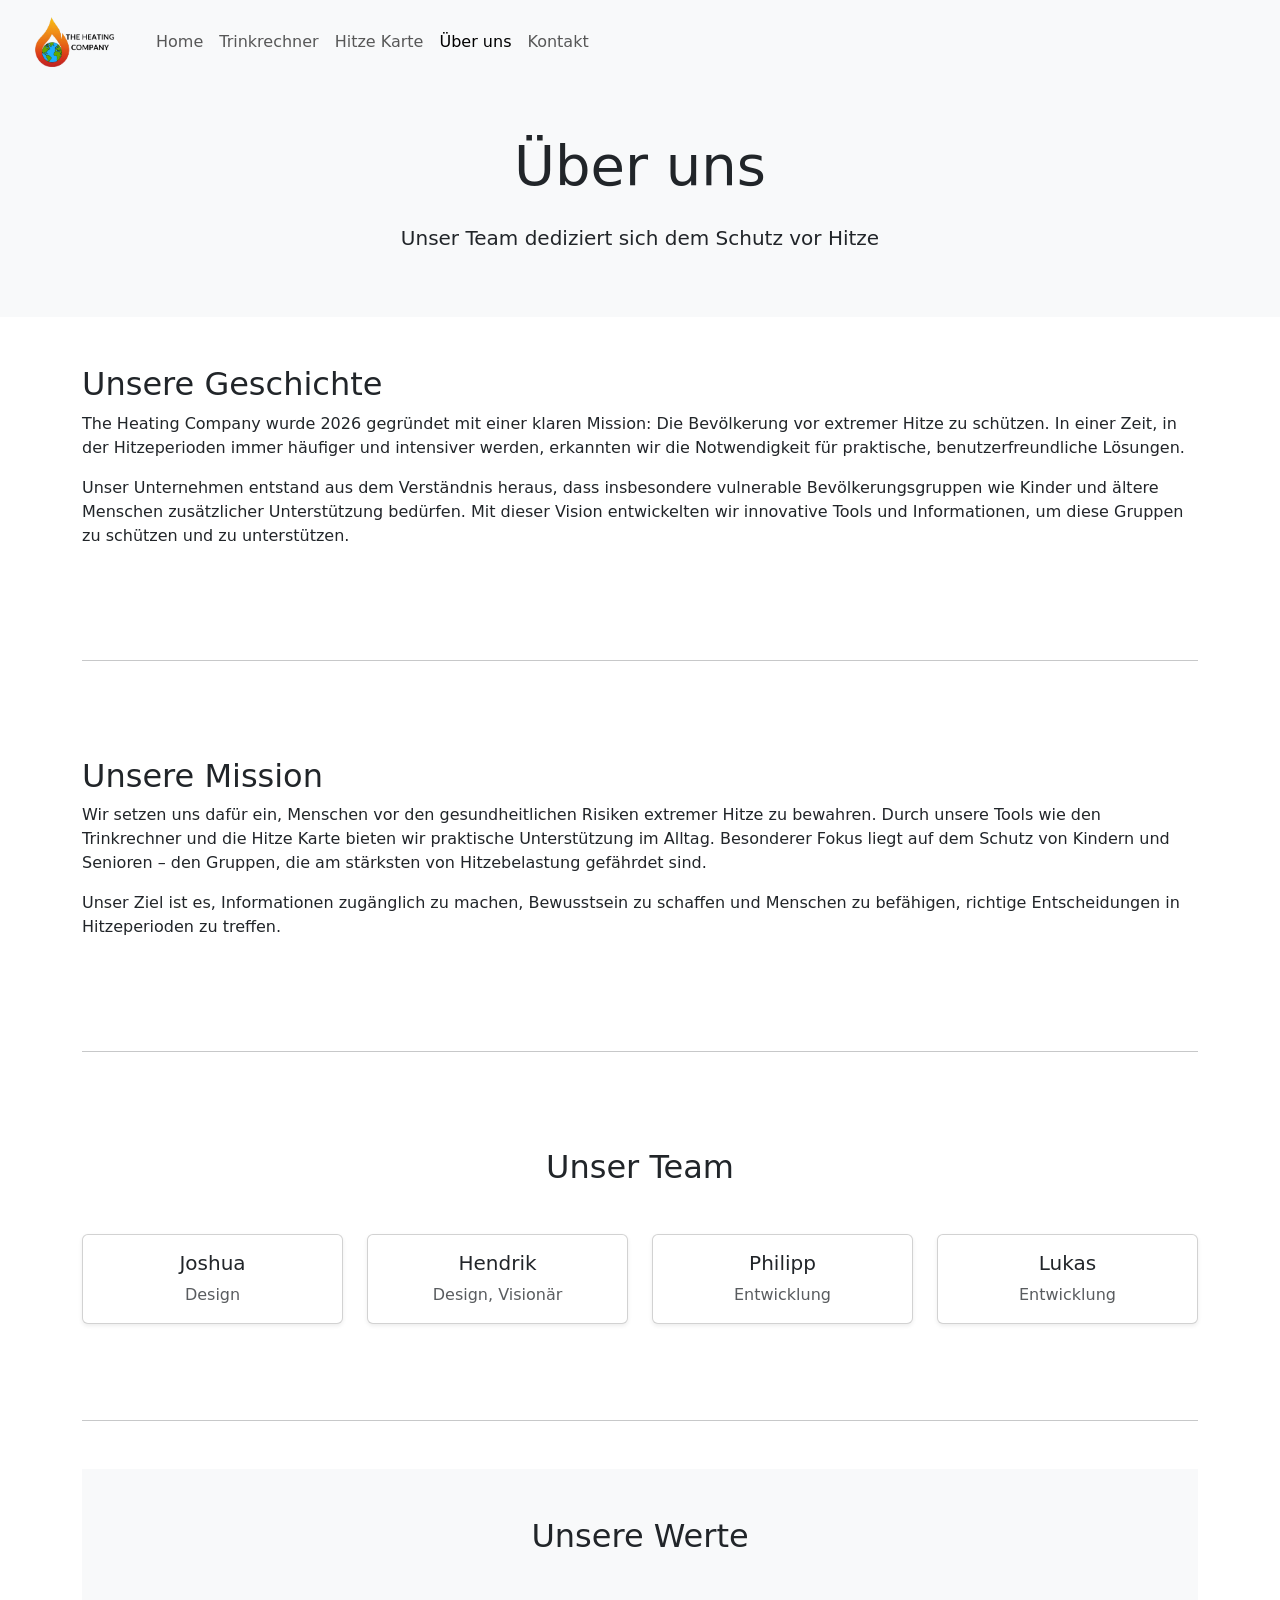
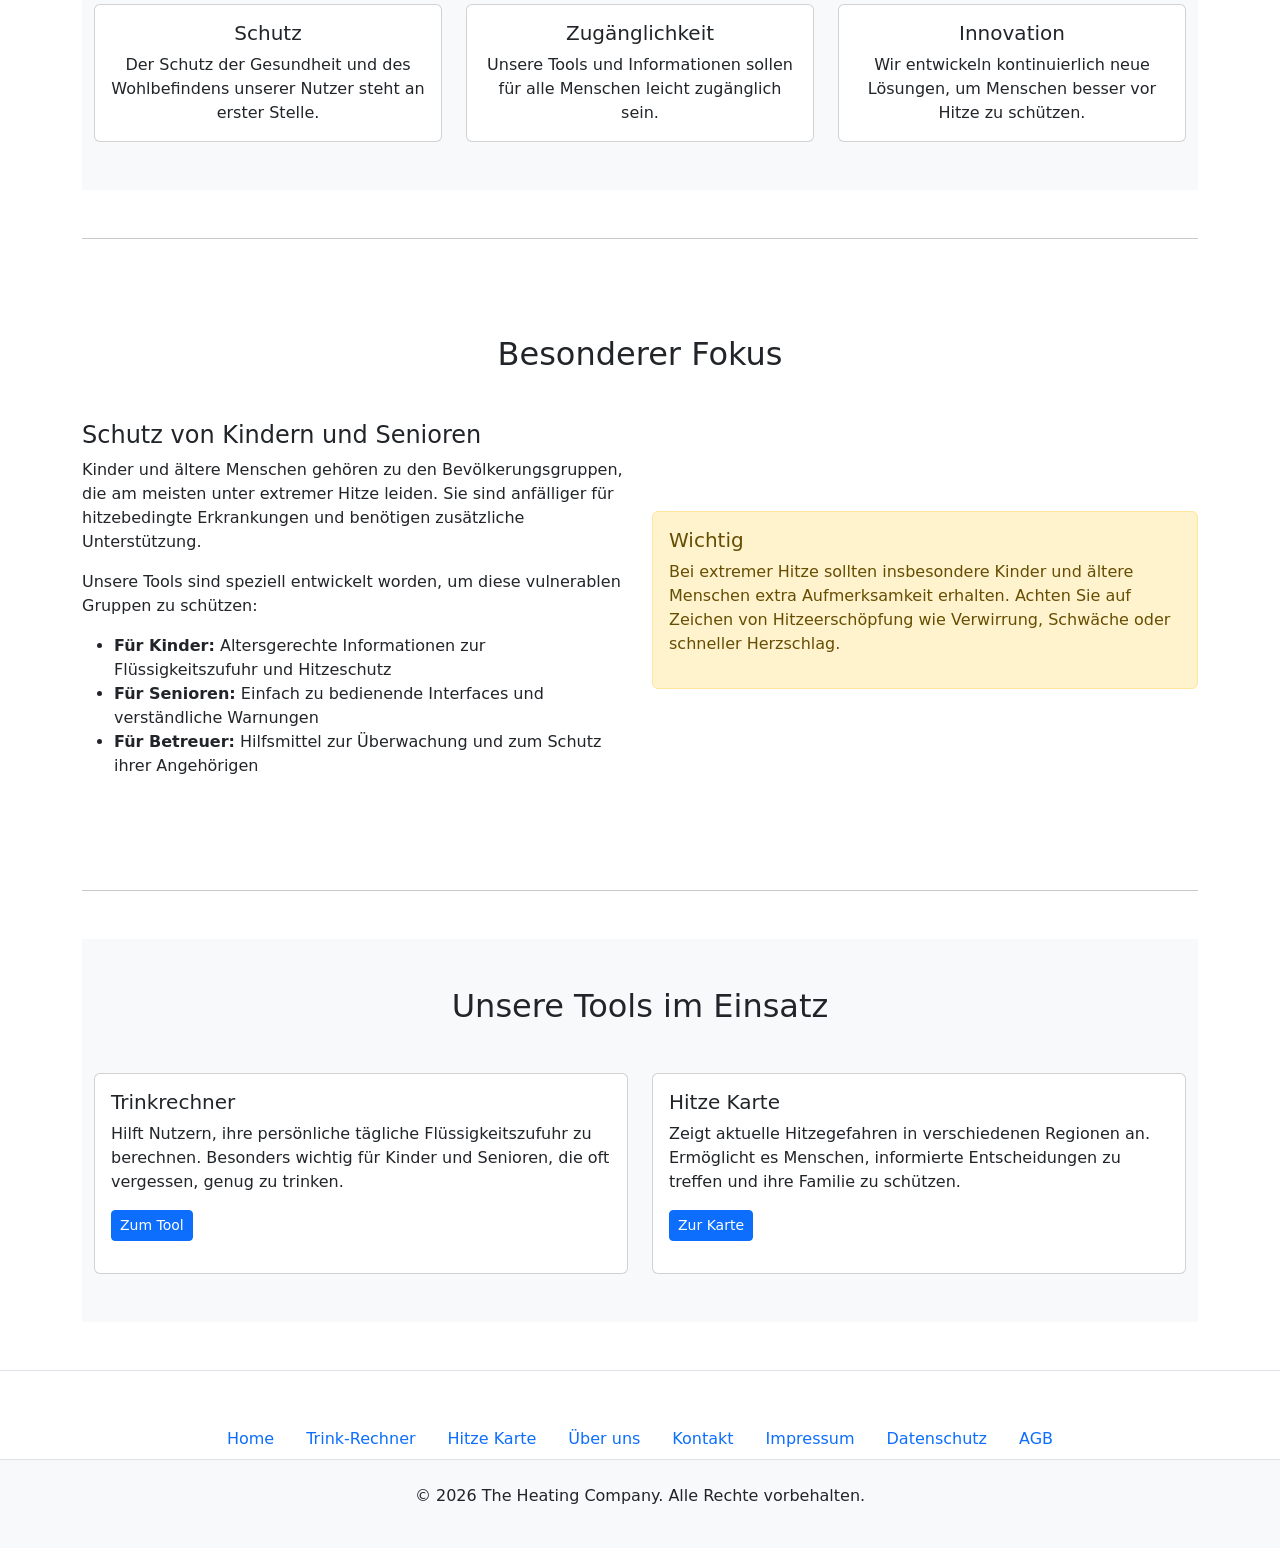
==== about.html @ f86985e5 "Add Impressum page and enhance Trinkrechner layout with dark mode support - Created a new Impressum " ====
<!DOCTYPE html>
<html lang="de">
    <link href="https://cdn.jsdelivr.net/npm/bootstrap@5.3.8/dist/css/bootstrap.min.css" rel="stylesheet" integrity="sha384-sRIl4kxILFvY47J16cr9ZwB07vP4J8+LH7qKQnuqkuIAvNWLzeN8tE5YBujZqJLB" crossorigin="anonymous">
    <head>
        <title>Über uns - The Heating Company</title>
        <meta charset="UTF-8">
        <meta name="viewport" content="width=device-width, initial-scale=1.0">
        <link rel="stylesheet" href="style.css">
    </head>
  
<body>
<nav class="navbar navbar-expand-lg bg-light">
<div class="container-fluid">
<a class="navbar-brand" href="./index.html">
<img src="./img/heatingcomp_logo.png" alt="Bootstrap" width="120" height="58">
</a>
<button class="navbar-toggler" type="button" data-bs-toggle="collapse" data-bs-target="#navbarNav" aria-controls="navbarNav" aria-expanded="false" aria-label="Toggle navigation">
<span class="navbar-toggler-icon"></span>
</button>
<div class="collapse navbar-collapse" id="navbarNav">
<ul class="navbar-nav">
<li class="nav-item">
<a class="nav-link" href="./index.html">Home</a>
</li>
<li class="nav-item">
<a class="nav-link" href="./trinkrechner.html">Trinkrechner</a>
</li>
<li class="nav-item">
<a class="nav-link" href="./heatmap.html">Hitze Karte</a>
</li>
<li class="nav-item">
<a class="nav-link active" aria-current="page" href="./about.html">Über uns</a>
</li>
<li class="nav-item">
<a class="nav-link" href="./contact.html">Kontakt</a>
</li>
</ul>
</div>
</div>
</nav>

<!-- Hero Section -->
<div class="hero-section text-center py-5 bg-light">
<h1 class="display-4 mb-4">Über uns</h1>
<p class="lead">Unser Team dediziert sich dem Schutz vor Hitze</p>
</div>

<div class="in-content">
<div class="container">

<!-- Company Story -->
<section class="story-section py-5">
<h2>Unsere Geschichte</h2>
<p>
The Heating Company wurde 2026 gegründet mit einer klaren Mission: Die Bevölkerung vor extremer Hitze zu schützen. In einer Zeit, in der Hitzeperioden immer häufiger und intensiver werden, erkannten wir die Notwendigkeit für praktische, benutzerfreundliche Lösungen.
</p>
<p>
Unser Unternehmen entstand aus dem Verständnis heraus, dass insbesondere vulnerable Bevölkerungsgruppen wie Kinder und ältere Menschen zusätzlicher Unterstützung bedürfen. Mit dieser Vision entwickelten wir innovative Tools und Informationen, um diese Gruppen zu schützen und zu unterstützen.
</p>
</section>

<hr class="my-5">

<!-- Mission Section -->
<section class="mission-section py-5">
<h2>Unsere Mission</h2>
<p>
Wir setzen uns dafür ein, Menschen vor den gesundheitlichen Risiken extremer Hitze zu bewahren. Durch unsere Tools wie den Trinkrechner und die Hitze Karte bieten wir praktische Unterstützung im Alltag. Besonderer Fokus liegt auf dem Schutz von Kindern und Senioren – den Gruppen, die am stärksten von Hitzebelastung gefährdet sind.
</p>
<p>
Unser Ziel ist es, Informationen zugänglich zu machen, Bewusstsein zu schaffen und Menschen zu befähigen, richtige Entscheidungen in Hitzeperioden zu treffen.
</p>
</section>

<hr class="my-5">

<!-- Team Section -->
<section class="team-section py-5">
<h2 class="text-center mb-5">Unser Team</h2>
<div class="row g-4">
<!-- Team Member 1 -->
<div class="col-md-6 col-lg-3">
<div class="card h-100 shadow-sm text-center">
<div class="card-body">
<h5 class="card-title">Joshua</h5>
<p class="card-text text-muted">Design</p>
</div>
</div>
</div>

<!-- Team Member 2 -->
<div class="col-md-6 col-lg-3">
<div class="card h-100 shadow-sm text-center">
<div class="card-body">
<h5 class="card-title">Hendrik</h5>
<p class="card-text text-muted">Design, Visionär</p>
</div>
</div>
</div>

<!-- Team Member 3 -->
<div class="col-md-6 col-lg-3">
<div class="card h-100 shadow-sm text-center">
<div class="card-body">
<h5 class="card-title">Philipp</h5>
<p class="card-text text-muted">Entwicklung</p>
</div>
</div>
</div>

<!-- Team Member 4 -->
<div class="col-md-6 col-lg-3">
<div class="card h-100 shadow-sm text-center">
<div class="card-body">
<h5 class="card-title">Lukas</h5>
<p class="card-text text-muted">Entwicklung</p>
</div>
</div>
</div>
</div>
</section>

<hr class="my-5">

<!-- Values Section -->
<section class="values-section py-5 bg-light">
<div class="container">
<h2 class="text-center mb-5">Unsere Werte</h2>
<div class="row g-4">
<div class="col-md-4">
<div class="card h-100 text-center">
<div class="card-body">
<h5 class="card-title">Schutz</h5>
<p class="card-text">
Der Schutz der Gesundheit und des Wohlbefindens unserer Nutzer steht an erster Stelle.
</p>
</div>
</div>
</div>
<div class="col-md-4">
<div class="card h-100 text-center">
<div class="card-body">
<h5 class="card-title">Zugänglichkeit</h5>
<p class="card-text">
Unsere Tools und Informationen sollen für alle Menschen leicht zugänglich sein.
</p>
</div>
</div>
</div>
<div class="col-md-4">
<div class="card h-100 text-center">
<div class="card-body">
<h5 class="card-title">Innovation</h5>
<p class="card-text">
Wir entwickeln kontinuierlich neue Lösungen, um Menschen besser vor Hitze zu schützen.
</p>
</div>
</div>
</div>
</div>
</section>

<hr class="my-5">

<!-- Focus Groups Section -->
<section class="focus-section py-5">
<h2 class="text-center mb-5">Besonderer Fokus</h2>
<div class="row align-items-center">
<div class="col-lg-6">
<h4>Schutz von Kindern und Senioren</h4>
<p>
Kinder und ältere Menschen gehören zu den Bevölkerungsgruppen, die am meisten unter extremer Hitze leiden. Sie sind anfälliger für hitzebedingte Erkrankungen und benötigen zusätzliche Unterstützung.
</p>
<p>
Unsere Tools sind speziell entwickelt worden, um diese vulnerablen Gruppen zu schützen:
</p>
<ul>
<li><strong>Für Kinder:</strong> Altersgerechte Informationen zur Flüssigkeitszufuhr und Hitzeschutz</li>
<li><strong>Für Senioren:</strong> Einfach zu bedienende Interfaces und verständliche Warnungen</li>
<li><strong>Für Betreuer:</strong> Hilfsmittel zur Überwachung und zum Schutz ihrer Angehörigen</li>
</ul>
</div>
<div class="col-lg-6">
<div class="alert alert-warning" role="alert">
<h5>Wichtig</h5>
<p>
Bei extremer Hitze sollten insbesondere Kinder und ältere Menschen extra Aufmerksamkeit erhalten. Achten Sie auf Zeichen von Hitzeerschöpfung wie Verwirrung, Schwäche oder schneller Herzschlag.
</p>
</div>
</div>
</div>
</section>

<hr class="my-5">

<!-- Tools Section -->
<section class="tools-section py-5 bg-light">
<div class="container">
<h2 class="text-center mb-5">Unsere Tools im Einsatz</h2>
<div class="row g-4">
<div class="col-md-6">
<div class="card h-100">
<div class="card-body">
<h5 class="card-title">Trinkrechner</h5>
<p class="card-text">
Hilft Nutzern, ihre persönliche tägliche Flüssigkeitszufuhr zu berechnen. Besonders wichtig für Kinder und Senioren, die oft vergessen, genug zu trinken.
</p>
<a href="./trinkrechner.html" class="btn btn-primary btn-sm">Zum Tool</a>
</p>
</div>
</div>
</div>
<div class="col-md-6">
<div class="card h-100">
<div class="card-body">
<h5 class="card-title">Hitze Karte</h5>
<p class="card-text">
Zeigt aktuelle Hitzegefahren in verschiedenen Regionen an. Ermöglicht es Menschen, informierte Entscheidungen zu treffen und ihre Familie zu schützen.
</p>
<a href="./heatmap.html" class="btn btn-primary btn-sm">Zur Karte</a>
</p>
</div>
</div>
</div>
</div>
</section>

</div>
</div>

<!-- Footer -->
<nav class="nav-foot mt-5 pt-5 border-top">
<ul class="nav justify-content-center">
<li class="nav-item">
<a class="nav-link" aria-current="page" href="index.html">Home</a>
</li>
<li class="nav-item">
<a class="nav-link" href="./trinkrechner.html">Trink-Rechner</a>
</li>
<li class="nav-item">
<a class="nav-link" href="./heatmap.html">Hitze Karte</a>
</li>
<li class="nav-item">
<a class="nav-link" href="./about.html">Über uns</a>
</li>
<li class="nav-item">
<a class="nav-link" href="./contact.html">Kontakt</a>
</li>
<li class="nav-item">
<a class="nav-link" href="./legal/impressum.html">Impressum</a>
</li>
<li class="nav-item">
<a class="nav-link" href="./legal/datenschutz.html">Datenschutz</a>
</li>
<li class="nav-item">
<a class="nav-link" href="./legal/agb.html">AGB</a>
</li>
</ul>
</nav>

<footer class="text-center py-4 border-top bg-light">
<p>&copy; 2026 The Heating Company. Alle Rechte vorbehalten.</p>
</footer>

<script src="https://cdn.jsdelivr.net/npm/bootstrap@5.3.8/dist/js/bootstrap.bundle.min.js" integrity="sha384-FKyoEForCGlyvwx9Hj09JcYn3nv7wiPVlz7YYwJrWVcXK/BmnVDxM+D2scQbITxI" crossorigin="anonymous"></script>
</body>
</html>
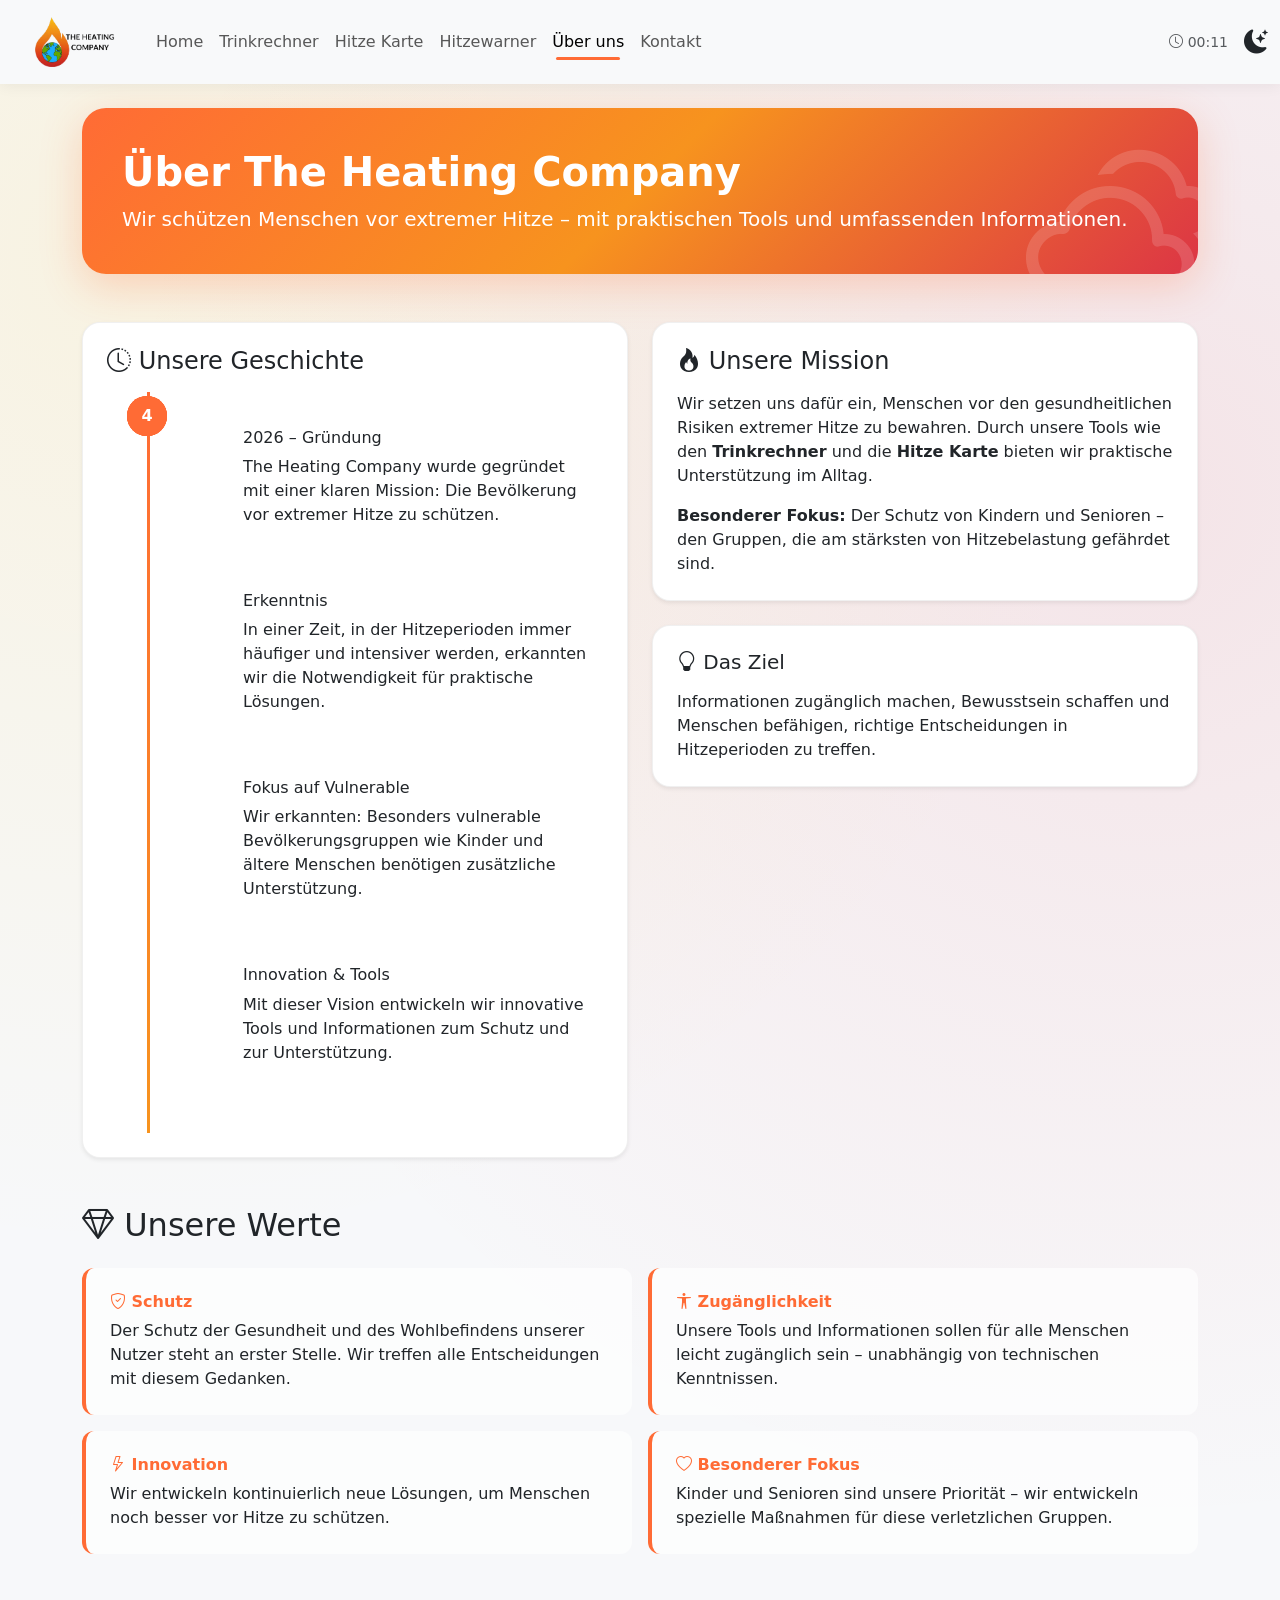
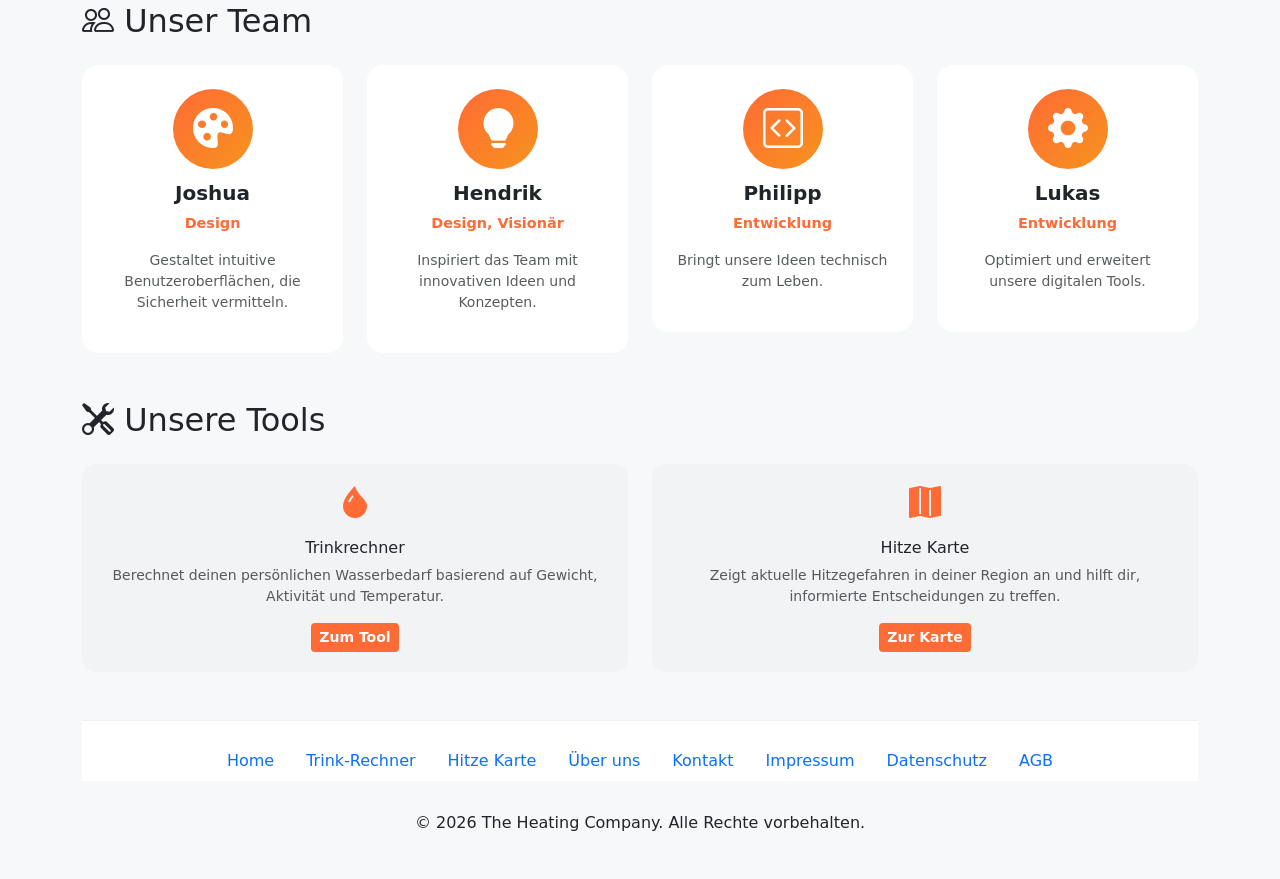
==== commit d6e7ffa0: "Enhance homepage layout and styling; implement dark mode toggle and live clock feature" ====
--- a/about.html
+++ b/about.html
@@ -1,267 +1,397 @@
 <!DOCTYPE html>
 <html lang="de">
-    <link href="https://cdn.jsdelivr.net/npm/bootstrap@5.3.8/dist/css/bootstrap.min.css" rel="stylesheet" integrity="sha384-sRIl4kxILFvY47J16cr9ZwB07vP4J8+LH7qKQnuqkuIAvNWLzeN8tE5YBujZqJLB" crossorigin="anonymous">
-    <head>
-        <title>Über uns - The Heating Company</title>
-        <meta charset="UTF-8">
-        <meta name="viewport" content="width=device-width, initial-scale=1.0">
-        <link rel="stylesheet" href="style.css">
-    </head>
-  
+<head>
+<meta charset="UTF-8">
+<meta name="viewport" content="width=device-width, initial-scale=1.0">
+<title>Über uns | The Heating Company</title>
+<link href="https://cdn.jsdelivr.net/npm/bootstrap@5.3.8/dist/css/bootstrap.min.css" rel="stylesheet">
+<link href="https://cdn.jsdelivr.net/npm/bootstrap-icons@1.11.3/font/bootstrap-icons.css" rel="stylesheet">
+<style>
+:root {
+--transition: 0.3s ease;
+--brand: #ff6b35;
+--brand-dark: #e85a24;
+--glass-bg: rgba(255,255,255,0.7);
+--card-bg: #ffffff;
+}
+* { scroll-behavior: smooth; }
+body {
+transition: background-color var(--transition), color var(--transition);
+min-height: 100vh;
+background:
+radial-gradient(circle at 10% 10%, rgba(255,193,7,0.10), transparent 40%),
+radial-gradient(circle at 90% 20%, rgba(220,53,69,0.10), transparent 45%),
+#f7f8fa;
+font-family: system-ui, -apple-system, "Segoe UI", Roboto, sans-serif;
+}
+
+/* ---------- Dark Mode ---------- */
+body.dark-mode {
+--glass-bg: rgba(40,40,40,0.7);
+--card-bg: #2a2a2a;
+background:
+radial-gradient(circle at 10% 10%, rgba(255,193,7,0.06), transparent 40%),
+radial-gradient(circle at 90% 20%, rgba(220,53,69,0.08), transparent 45%),
+#161616;
+color: #e0e0e0;
+}
+body.dark-mode .card,
+body.dark-mode .form-control,
+body.dark-mode .list-group-item {
+background-color: var(--card-bg);
+color: #e0e0e0;
+border-color: #444;
+}
+body.dark-mode .navbar,
+body.dark-mode .bg-light,
+body.dark-mode .nav-foot { background-color: #1e1e1e !important; }
+body.dark-mode .nav-link,
+body.dark-mode .navbar-brand { color: #e0e0e0 !important; }
+body.dark-mode .text-muted { color: #9a9a9a !important; }
+body.dark-mode .info-tile { background: #242424; }
+
+/* ---------- Navbar ---------- */
+.navbar {
+backdrop-filter: blur(10px);
+box-shadow: 0 2px 14px rgba(0,0,0,0.06);
+}
+.navbar-brand img { transition: transform var(--transition); }
+.navbar-brand:hover img { transform: scale(1.05); }
+.nav-link { font-weight: 500; position: relative; }
+.nav-link.active::after {
+content: ""; position: absolute; left: 12px; right: 12px; bottom: 2px;
+height: 3px; border-radius: 3px; background: var(--brand);
+}
+
+/* ---------- Hero ---------- */
+.hero {
+background: linear-gradient(135deg, #ff6b35, #f7931e, #dc3545);
+color: #fff; border-radius: 24px; padding: 2.5rem;
+box-shadow: 0 12px 40px rgba(255,107,53,0.25);
+position: relative; overflow: hidden;
+}
+.hero::after {
+content: "\F2C3"; font-family: "bootstrap-icons";
+position: absolute; right: -20px; top: -30px;
+font-size: 12rem; opacity: 0.15;
+}
+.hero h1 { font-weight: 800; }
+
+/* ---------- Cards ---------- */
+.card {
+background: var(--card-bg);
+border: 1px solid rgba(0,0,0,0.06);
+border-radius: 18px;
+transition: transform var(--transition), box-shadow var(--transition);
+}
+.card:hover { transform: translateY(-4px); box-shadow: 0 12px 32px rgba(0,0,0,0.1); }
+.glass { background: var(--glass-bg); backdrop-filter: blur(8px); }
+
+.btn-brand {
+background: var(--brand); color: #fff; border: none; font-weight: 600;
+transition: all var(--transition);
+}
+.btn-brand:hover { background: var(--brand-dark); color: #fff; transform: translateY(-2px); }
+
+/* ---------- Info Tiles ---------- */
+.info-tile {
+background: #f1f3f5; border-radius: 14px; padding: 20px;
+text-align: center; height: 100%; transition: all var(--transition);
+}
+.info-tile:hover { background: #e9ecef; transform: scale(1.05); }
+.info-tile .big { font-size: 1.6rem; font-weight: 700; color: var(--brand); }
+.info-tile .lbl { font-size: .75rem; text-transform: uppercase; letter-spacing: .5px; opacity: .7; }
+
+/* ---------- Team Cards ---------- */
+.team-card {
+text-align: center; padding: 24px; border-radius: 16px;
+background: var(--card-bg); transition: all var(--transition);
+}
+.team-card:hover { transform: translateY(-8px); box-shadow: 0 16px 48px rgba(255,107,53,0.2); }
+.team-avatar {
+width: 80px; height: 80px; border-radius: 50%; background: linear-gradient(135deg, var(--brand), #f7931e);
+margin: 0 auto 12px; display: flex; align-items: center; justify-content: center;
+font-size: 2.5rem; color: #fff;
+}
+.team-card h5 { font-weight: 700; }
+.team-card .role { color: var(--brand); font-weight: 600; font-size: 0.9rem; }
+
+/* ---------- Value Cards ---------- */
+.value-card {
+padding: 24px; border-left: 4px solid var(--brand);
+background: var(--glass-bg); border-radius: 12px;
+transition: all var(--transition);
+}
+.value-card:hover { border-left-width: 6px; transform: translateX(4px); }
+.value-card h6 { color: var(--brand); font-weight: 700; }
+
+/* ---------- Footer ---------- */
+.nav-foot { background: #fff; padding-top: 20px; border-top: 1px solid rgba(0,0,0,0.06); }
+footer { margin-top: 10px; padding: 20px; }
+.fade-in { animation: fadeIn 0.5s ease; }
+@keyframes fadeIn { from { opacity: 0; transform: translateY(6px);} to { opacity: 1; transform: none;} }
+
+.theme-toggle { cursor: pointer; transition: transform var(--transition); }
+.theme-toggle:hover { transform: rotate(20deg) scale(1.15); }
+
+/* ---------- Timeline ---------- */
+.timeline {
+position: relative; padding: 20px 0;
+}
+.timeline::before {
+content: ""; position: absolute; left: 40px; top: 0; bottom: 0;
+width: 3px; background: linear-gradient(to bottom, var(--brand), #f7931e);
+}
+.timeline-item {
+margin-bottom: 32px; margin-left: 120px;
+}
+.timeline-dot {
+position: absolute; left: 20px; top: 4px;
+width: 40px; height: 40px; border-radius: 50%;
+background: var(--brand); color: #fff;
+display: flex; align-items: center; justify-content: center;
+font-weight: 700;
+}
+.timeline-content {
+padding: 16px; background: var(--glass-bg); border-radius: 12px;
+}
+
+/* ---------- Badge ---------- */
+.badge-soft { background: rgba(255,107,53,.15); color: var(--brand); font-weight:600; }
+</style>
+</head>
+
 <body>
-<nav class="navbar navbar-expand-lg bg-light">
+<!-- ===================== NAVBAR ===================== -->
+<nav class="navbar navbar-expand-lg bg-light sticky-top">
 <div class="container-fluid">
 <a class="navbar-brand" href="./index.html">
-<img src="./img/heatingcomp_logo.png" alt="Bootstrap" width="120" height="58">
+<img src="./img/heatingcomp_logo.png" alt="Logo" width="120" height="58">
 </a>
 <button class="navbar-toggler" type="button" data-bs-toggle="collapse" data-bs-target="#navbarNav" aria-controls="navbarNav" aria-expanded="false" aria-label="Toggle navigation">
 <span class="navbar-toggler-icon"></span>
 </button>
 <div class="collapse navbar-collapse" id="navbarNav">
 <ul class="navbar-nav">
-<li class="nav-item">
-<a class="nav-link" href="./index.html">Home</a>
-</li>
-<li class="nav-item">
-<a class="nav-link" href="./trinkrechner.html">Trinkrechner</a>
-</li>
-<li class="nav-item">
-<a class="nav-link" href="./heatmap.html">Hitze Karte</a>
-</li>
-<li class="nav-item">
-<a class="nav-link active" aria-current="page" href="./about.html">Über uns</a>
-</li>
-<li class="nav-item">
-<a class="nav-link" href="./contact.html">Kontakt</a>
-</li>
+<li class="nav-item"><a class="nav-link" href="./index.html">Home</a></li>
+<li class="nav-item"><a class="nav-link" href="./trinkrechner.html">Trinkrechner</a></li>
+<li class="nav-item"><a class="nav-link" href="./heatmap.html">Hitze Karte</a></li>
+<li class="nav-item"><a class="nav-link" href="./hitzewarner.html">Hitzewarner</a></li>
+<li class="nav-item"><a class="nav-link active" aria-current="page" href="./about.html">Über uns</a></li>
+<li class="nav-item"><a class="nav-link" href="./contact.html">Kontakt</a></li>
 </ul>
+<div class="ms-auto d-flex align-items-center gap-3">
+<span class="small text-muted d-none d-lg-inline" id="liveClock"></span>
+<i class="bi bi-moon-stars-fill fs-4 theme-toggle" id="themeToggle" title="Dark Mode umschalten"></i>
+</div>
 </div>
 </div>
 </nav>
 
-<!-- Hero Section -->
-<div class="hero-section text-center py-5 bg-light">
-<h1 class="display-4 mb-4">Über uns</h1>
-<p class="lead">Unser Team dediziert sich dem Schutz vor Hitze</p>
-</div>
-
-<div class="in-content">
-<div class="container">
-
-<!-- Company Story -->
-<section class="story-section py-5">
-<h2>Unsere Geschichte</h2>
-<p>
-The Heating Company wurde 2026 gegründet mit einer klaren Mission: Die Bevölkerung vor extremer Hitze zu schützen. In einer Zeit, in der Hitzeperioden immer häufiger und intensiver werden, erkannten wir die Notwendigkeit für praktische, benutzerfreundliche Lösungen.
-</p>
-<p>
-Unser Unternehmen entstand aus dem Verständnis heraus, dass insbesondere vulnerable Bevölkerungsgruppen wie Kinder und ältere Menschen zusätzlicher Unterstützung bedürfen. Mit dieser Vision entwickelten wir innovative Tools und Informationen, um diese Gruppen zu schützen und zu unterstützen.
-</p>
-</section>
-
-<hr class="my-5">
-
-<!-- Mission Section -->
-<section class="mission-section py-5">
-<h2>Unsere Mission</h2>
-<p>
-Wir setzen uns dafür ein, Menschen vor den gesundheitlichen Risiken extremer Hitze zu bewahren. Durch unsere Tools wie den Trinkrechner und die Hitze Karte bieten wir praktische Unterstützung im Alltag. Besonderer Fokus liegt auf dem Schutz von Kindern und Senioren – den Gruppen, die am stärksten von Hitzebelastung gefährdet sind.
-</p>
-<p>
-Unser Ziel ist es, Informationen zugänglich zu machen, Bewusstsein zu schaffen und Menschen zu befähigen, richtige Entscheidungen in Hitzeperioden zu treffen.
-</p>
-</section>
-
-<hr class="my-5">
-
-<!-- Team Section -->
-<section class="team-section py-5">
-<h2 class="text-center mb-5">Unser Team</h2>
-<div class="row g-4">
-<!-- Team Member 1 -->
+<div class="container my-4">
+
+<!-- ===================== HERO ===================== -->
+<div class="hero mb-5 fade-in">
+<h1 class="mb-2"><i class="bi bi-shield-heart"></i> Über The Heating Company</h1>
+<p class="mb-0 fs-5">Wir schützen Menschen vor extremer Hitze – mit praktischen Tools und umfassenden Informationen.</p>
+</div>
+
+<!-- ===================== GESCHICHTE ===================== -->
+<div class="row g-4 mb-5">
+<div class="col-lg-6">
+<div class="card p-4 shadow-sm">
+<h4 class="mb-3"><i class="bi bi-clock-history"></i> Unsere Geschichte</h4>
+<div class="timeline">
+<div class="timeline-item">
+<div class="timeline-dot">1</div>
+<div class="timeline-content">
+<h6>2026 – Gründung</h6>
+<p class="mb-0">The Heating Company wurde gegründet mit einer klaren Mission: Die Bevölkerung vor extremer Hitze zu schützen.</p>
+</div>
+</div>
+<div class="timeline-item">
+<div class="timeline-dot">2</div>
+<div class="timeline-content">
+<h6>Erkenntnis</h6>
+<p class="mb-0">In einer Zeit, in der Hitzeperioden immer häufiger und intensiver werden, erkannten wir die Notwendigkeit für praktische Lösungen.</p>
+</div>
+</div>
+<div class="timeline-item">
+<div class="timeline-dot">3</div>
+<div class="timeline-content">
+<h6>Fokus auf Vulnerable</h6>
+<p class="mb-0">Wir erkannten: Besonders vulnerable Bevölkerungsgruppen wie Kinder und ältere Menschen benötigen zusätzliche Unterstützung.</p>
+</div>
+</div>
+<div class="timeline-item">
+<div class="timeline-dot">4</div>
+<div class="timeline-content">
+<h6>Innovation & Tools</h6>
+<p class="mb-0">Mit dieser Vision entwickeln wir innovative Tools und Informationen zum Schutz und zur Unterstützung.</p>
+</div>
+</div>
+</div>
+</div>
+</div>
+
+<!-- Mission & Werte -->
+<div class="col-lg-6">
+<div class="card p-4 shadow-sm mb-4">
+<h4 class="mb-3"><i class="bi bi-fire"></i> Unsere Mission</h4>
+<p>Wir setzen uns dafür ein, Menschen vor den gesundheitlichen Risiken extremer Hitze zu bewahren. Durch unsere Tools wie den <strong>Trinkrechner</strong> und die <strong>Hitze Karte</strong> bieten wir praktische Unterstützung im Alltag.</p>
+<p class="mb-0"><strong>Besonderer Fokus:</strong> Der Schutz von Kindern und Senioren – den Gruppen, die am stärksten von Hitzebelastung gefährdet sind.</p>
+</div>
+
+<div class="card p-4 shadow-sm">
+<h5 class="mb-3"><i class="bi bi-lightbulb"></i> Das Ziel</h5>
+<p class="mb-0">Informationen zugänglich machen, Bewusstsein schaffen und Menschen befähigen, richtige Entscheidungen in Hitzeperioden zu treffen.</p>
+</div>
+</div>
+</div>
+
+<!-- ===================== UNSERE WERTE ===================== -->
+<h2 class="mb-4 mt-5"><i class="bi bi-gem"></i> Unsere Werte</h2>
+<div class="row g-3 mb-5">
+<div class="col-md-6">
+<div class="value-card">
+<h6><i class="bi bi-shield-check"></i> Schutz</h6>
+<p class="mb-0">Der Schutz der Gesundheit und des Wohlbefindens unserer Nutzer steht an erster Stelle. Wir treffen alle Entscheidungen mit diesem Gedanken.</p>
+</div>
+</div>
+<div class="col-md-6">
+<div class="value-card">
+<h6><i class="bi bi-universal-access"></i> Zugänglichkeit</h6>
+<p class="mb-0">Unsere Tools und Informationen sollen für alle Menschen leicht zugänglich sein – unabhängig von technischen Kenntnissen.</p>
+</div>
+</div>
+<div class="col-md-6">
+<div class="value-card">
+<h6><i class="bi bi-lightning"></i> Innovation</h6>
+<p class="mb-0">Wir entwickeln kontinuierlich neue Lösungen, um Menschen noch besser vor Hitze zu schützen.</p>
+</div>
+</div>
+<div class="col-md-6">
+<div class="value-card">
+<h6><i class="bi bi-heart"></i> Besonderer Fokus</h6>
+<p class="mb-0">Kinder und Senioren sind unsere Priorität – wir entwickeln spezielle Maßnahmen für diese verletzlichen Gruppen.</p>
+</div>
+</div>
+</div>
+
+<!-- ===================== TEAM ===================== -->
+<h2 class="mb-4"><i class="bi bi-people"></i> Unser Team</h2>
+<div class="row g-4 mb-5">
 <div class="col-md-6 col-lg-3">
-<div class="card h-100 shadow-sm text-center">
-<div class="card-body">
-<h5 class="card-title">Joshua</h5>
-<p class="card-text text-muted">Design</p>
-</div>
-</div>
-</div>
-
-<!-- Team Member 2 -->
+<div class="team-card fade-in">
+<div class="team-avatar"><i class="bi bi-palette-fill"></i></div>
+<h5>Joshua</h5>
+<p class="role">Design</p>
+<p class="small text-muted">Gestaltet intuitive Benutzeroberflächen, die Sicherheit vermitteln.</p>
+</div>
+</div>
 <div class="col-md-6 col-lg-3">
-<div class="card h-100 shadow-sm text-center">
-<div class="card-body">
-<h5 class="card-title">Hendrik</h5>
-<p class="card-text text-muted">Design, Visionär</p>
-</div>
-</div>
-</div>
-
-<!-- Team Member 3 -->
+<div class="team-card fade-in">
+<div class="team-avatar"><i class="bi bi-lightbulb-fill"></i></div>
+<h5>Hendrik</h5>
+<p class="role">Design, Visionär</p>
+<p class="small text-muted">Inspiriert das Team mit innovativen Ideen und Konzepten.</p>
+</div>
+</div>
 <div class="col-md-6 col-lg-3">
-<div class="card h-100 shadow-sm text-center">
-<div class="card-body">
-<h5 class="card-title">Philipp</h5>
-<p class="card-text text-muted">Entwicklung</p>
-</div>
-</div>
-</div>
-
-<!-- Team Member 4 -->
+<div class="team-card fade-in">
+<div class="team-avatar"><i class="bi bi-code-square"></i></div>
+<h5>Philipp</h5>
+<p class="role">Entwicklung</p>
+<p class="small text-muted">Bringt unsere Ideen technisch zum Leben.</p>
+</div>
+</div>
 <div class="col-md-6 col-lg-3">
-<div class="card h-100 shadow-sm text-center">
-<div class="card-body">
-<h5 class="card-title">Lukas</h5>
-<p class="card-text text-muted">Entwicklung</p>
-</div>
-</div>
-</div>
-</div>
-</section>
-
-<hr class="my-5">
-
-<!-- Values Section -->
-<section class="values-section py-5 bg-light">
-<div class="container">
-<h2 class="text-center mb-5">Unsere Werte</h2>
-<div class="row g-4">
-<div class="col-md-4">
-<div class="card h-100 text-center">
-<div class="card-body">
-<h5 class="card-title">Schutz</h5>
-<p class="card-text">
-Der Schutz der Gesundheit und des Wohlbefindens unserer Nutzer steht an erster Stelle.
-</p>
-</div>
-</div>
-</div>
-<div class="col-md-4">
-<div class="card h-100 text-center">
-<div class="card-body">
-<h5 class="card-title">Zugänglichkeit</h5>
-<p class="card-text">
-Unsere Tools und Informationen sollen für alle Menschen leicht zugänglich sein.
-</p>
-</div>
-</div>
-</div>
-<div class="col-md-4">
-<div class="card h-100 text-center">
-<div class="card-body">
-<h5 class="card-title">Innovation</h5>
-<p class="card-text">
-Wir entwickeln kontinuierlich neue Lösungen, um Menschen besser vor Hitze zu schützen.
-</p>
-</div>
-</div>
-</div>
-</div>
-</section>
-
-<hr class="my-5">
-
-<!-- Focus Groups Section -->
-<section class="focus-section py-5">
-<h2 class="text-center mb-5">Besonderer Fokus</h2>
-<div class="row align-items-center">
-<div class="col-lg-6">
-<h4>Schutz von Kindern und Senioren</h4>
-<p>
-Kinder und ältere Menschen gehören zu den Bevölkerungsgruppen, die am meisten unter extremer Hitze leiden. Sie sind anfälliger für hitzebedingte Erkrankungen und benötigen zusätzliche Unterstützung.
-</p>
-<p>
-Unsere Tools sind speziell entwickelt worden, um diese vulnerablen Gruppen zu schützen:
-</p>
-<ul>
-<li><strong>Für Kinder:</strong> Altersgerechte Informationen zur Flüssigkeitszufuhr und Hitzeschutz</li>
-<li><strong>Für Senioren:</strong> Einfach zu bedienende Interfaces und verständliche Warnungen</li>
-<li><strong>Für Betreuer:</strong> Hilfsmittel zur Überwachung und zum Schutz ihrer Angehörigen</li>
-</ul>
-</div>
-<div class="col-lg-6">
-<div class="alert alert-warning" role="alert">
-<h5>Wichtig</h5>
-<p>
-Bei extremer Hitze sollten insbesondere Kinder und ältere Menschen extra Aufmerksamkeit erhalten. Achten Sie auf Zeichen von Hitzeerschöpfung wie Verwirrung, Schwäche oder schneller Herzschlag.
-</p>
-</div>
-</div>
-</div>
-</section>
-
-<hr class="my-5">
-
-<!-- Tools Section -->
-<section class="tools-section py-5 bg-light">
-<div class="container">
-<h2 class="text-center mb-5">Unsere Tools im Einsatz</h2>
-<div class="row g-4">
-<div class="col-md-6">
-<div class="card h-100">
-<div class="card-body">
-<h5 class="card-title">Trinkrechner</h5>
-<p class="card-text">
-Hilft Nutzern, ihre persönliche tägliche Flüssigkeitszufuhr zu berechnen. Besonders wichtig für Kinder und Senioren, die oft vergessen, genug zu trinken.
-</p>
-<a href="./trinkrechner.html" class="btn btn-primary btn-sm">Zum Tool</a>
-</p>
-</div>
-</div>
-</div>
-<div class="col-md-6">
-<div class="card h-100">
-<div class="card-body">
-<h5 class="card-title">Hitze Karte</h5>
-<p class="card-text">
-Zeigt aktuelle Hitzegefahren in verschiedenen Regionen an. Ermöglicht es Menschen, informierte Entscheidungen zu treffen und ihre Familie zu schützen.
-</p>
-<a href="./heatmap.html" class="btn btn-primary btn-sm">Zur Karte</a>
-</p>
-</div>
-</div>
-</div>
-</div>
-</section>
-
-</div>
-</div>
-
-<!-- Footer -->
-<nav class="nav-foot mt-5 pt-5 border-top">
-<ul class="nav justify-content-center">
-<li class="nav-item">
-<a class="nav-link" aria-current="page" href="index.html">Home</a>
-</li>
-<li class="nav-item">
-<a class="nav-link" href="./trinkrechner.html">Trink-Rechner</a>
-</li>
-<li class="nav-item">
-<a class="nav-link" href="./heatmap.html">Hitze Karte</a>
-</li>
-<li class="nav-item">
-<a class="nav-link" href="./about.html">Über uns</a>
-</li>
-<li class="nav-item">
-<a class="nav-link" href="./contact.html">Kontakt</a>
-</li>
-<li class="nav-item">
-<a class="nav-link" href="./legal/impressum.html">Impressum</a>
-</li>
-<li class="nav-item">
-<a class="nav-link" href="./legal/datenschutz.html">Datenschutz</a>
-</li>
-<li class="nav-item">
-<a class="nav-link" href="./legal/agb.html">AGB</a>
-</li>
+<div class="team-card fade-in">
+<div class="team-avatar"><i class="bi bi-gear-fill"></i></div>
+<h5>Lukas</h5>
+<p class="role">Entwicklung</p>
+<p class="small text-muted">Optimiert und erweitert unsere digitalen Tools.</p>
+</div>
+</div>
+</div>
+
+<!-- ===================== INFO KACHELN ===================== -->
+<h2 class="mb-4"><i class="bi bi-tools"></i> Unsere Tools</h2>
+<div class="row g-4 mb-5">
+<div class="col-md-6">
+<div class="info-tile">
+<h5 class="mb-3"><i class="bi bi-droplet-fill" style="color: var(--brand); font-size: 2rem;"></i></h5>
+<h6>Trinkrechner</h6>
+<p class="small text-muted">Berechnet deinen persönlichen Wasserbedarf basierend auf Gewicht, Aktivität und Temperatur.</p>
+<a href="./trinkrechner.html" class="btn btn-sm btn-brand">Zum Tool</a>
+</div>
+</div>
+<div class="col-md-6">
+<div class="info-tile">
+<h5 class="mb-3"><i class="bi bi-map-fill" style="color: var(--brand); font-size: 2rem;"></i></h5>
+<h6>Hitze Karte</h6>
+<p class="small text-muted">Zeigt aktuelle Hitzegefahren in deiner Region an und hilft dir, informierte Entscheidungen zu treffen.</p>
+<a href="./heatmap.html" class="btn btn-sm btn-brand">Zur Karte</a>
+</div>
+</div>
+</div>
+
+<!-- ===================== FOOTER ===================== -->
+<nav class="nav-foot mt-5">
+<ul class="nav justify-content-center flex-wrap">
+<li class="nav-item"><a class="nav-link" href="./index.html">Home</a></li>
+<li class="nav-item"><a class="nav-link" href="./trinkrechner.html">Trink-Rechner</a></li>
+<li class="nav-item"><a class="nav-link" href="./heatmap.html">Hitze Karte</a></li>
+<li class="nav-item"><a class="nav-link" href="./about.html">Über uns</a></li>
+<li class="nav-item"><a class="nav-link" href="./contact.html">Kontakt</a></li>
+<li class="nav-item"><a class="nav-link" href="./legal/impressum.html">Impressum</a></li>
+<li class="nav-item"><a class="nav-link" href="./legal/datenschutz.html">Datenschutz</a></li>
+<li class="nav-item"><a class="nav-link" href="./legal/agb.html">AGB</a></li>
 </ul>
 </nav>
-
-<footer class="text-center py-4 border-top bg-light">
-<p>&copy; 2026 The Heating Company. Alle Rechte vorbehalten.</p>
+<footer class="text-center">
+<p class="mb-0">&copy; 2026 The Heating Company. Alle Rechte vorbehalten.</p>
 </footer>
 
-<script src="https://cdn.jsdelivr.net/npm/bootstrap@5.3.8/dist/js/bootstrap.bundle.min.js" integrity="sha384-FKyoEForCGlyvwx9Hj09JcYn3nv7wiPVlz7YYwJrWVcXK/BmnVDxM+D2scQbITxI" crossorigin="anonymous"></script>
+<!-- Back to top -->
+<button class="btn btn-brand rounded-circle shadow" id="toTop" title="Nach oben"
+style="position:fixed;bottom:24px;right:24px;width:48px;height:48px;display:none;z-index:1000;">
+<i class="bi bi-arrow-up"></i>
+</button>
+
+</div>
+
+<script src="https://cdn.jsdelivr.net/npm/bootstrap@5.3.8/dist/js/bootstrap.bundle.min.js"></script>
+<script>
+/* ---------- Dark Mode ---------- */
+const themeToggle = document.getElementById("themeToggle");
+function applyTheme(mode) {
+if (mode === "dark") {
+document.body.classList.add("dark-mode");
+themeToggle.className = "bi bi-sun-fill fs-4 theme-toggle";
+    } else {
+document.body.classList.remove("dark-mode");
+themeToggle.className = "bi bi-moon-stars-fill fs-4 theme-toggle";
+    }
+}
+applyTheme(localStorage.getItem("theme") || "light");
+themeToggle.addEventListener("click", () => {
+const neu = document.body.classList.contains("dark-mode") ? "light" : "dark";
+localStorage.setItem("theme", neu);
+applyTheme(neu);
+});
+
+/* ---------- Live-Uhr ---------- */
+function tick() {
+document.getElementById("liveClock").innerHTML =
+'<i class="bi bi-clock"></i> ' + new Date().toLocaleTimeString("de-DE",{hour:'2-digit',minute:'2-digit'});
+}
+tick(); setInterval(tick, 10000);
+
+/* ---------- Back to top ---------- */
+const toTop = document.getElementById("toTop");
+window.addEventListener("scroll", () => toTop.style.display = window.scrollY > 300 ? "block" : "none");
+toTop.onclick = () => window.scrollTo({top:0, behavior:"smooth"});
+</script>
 </body>
 </html>
